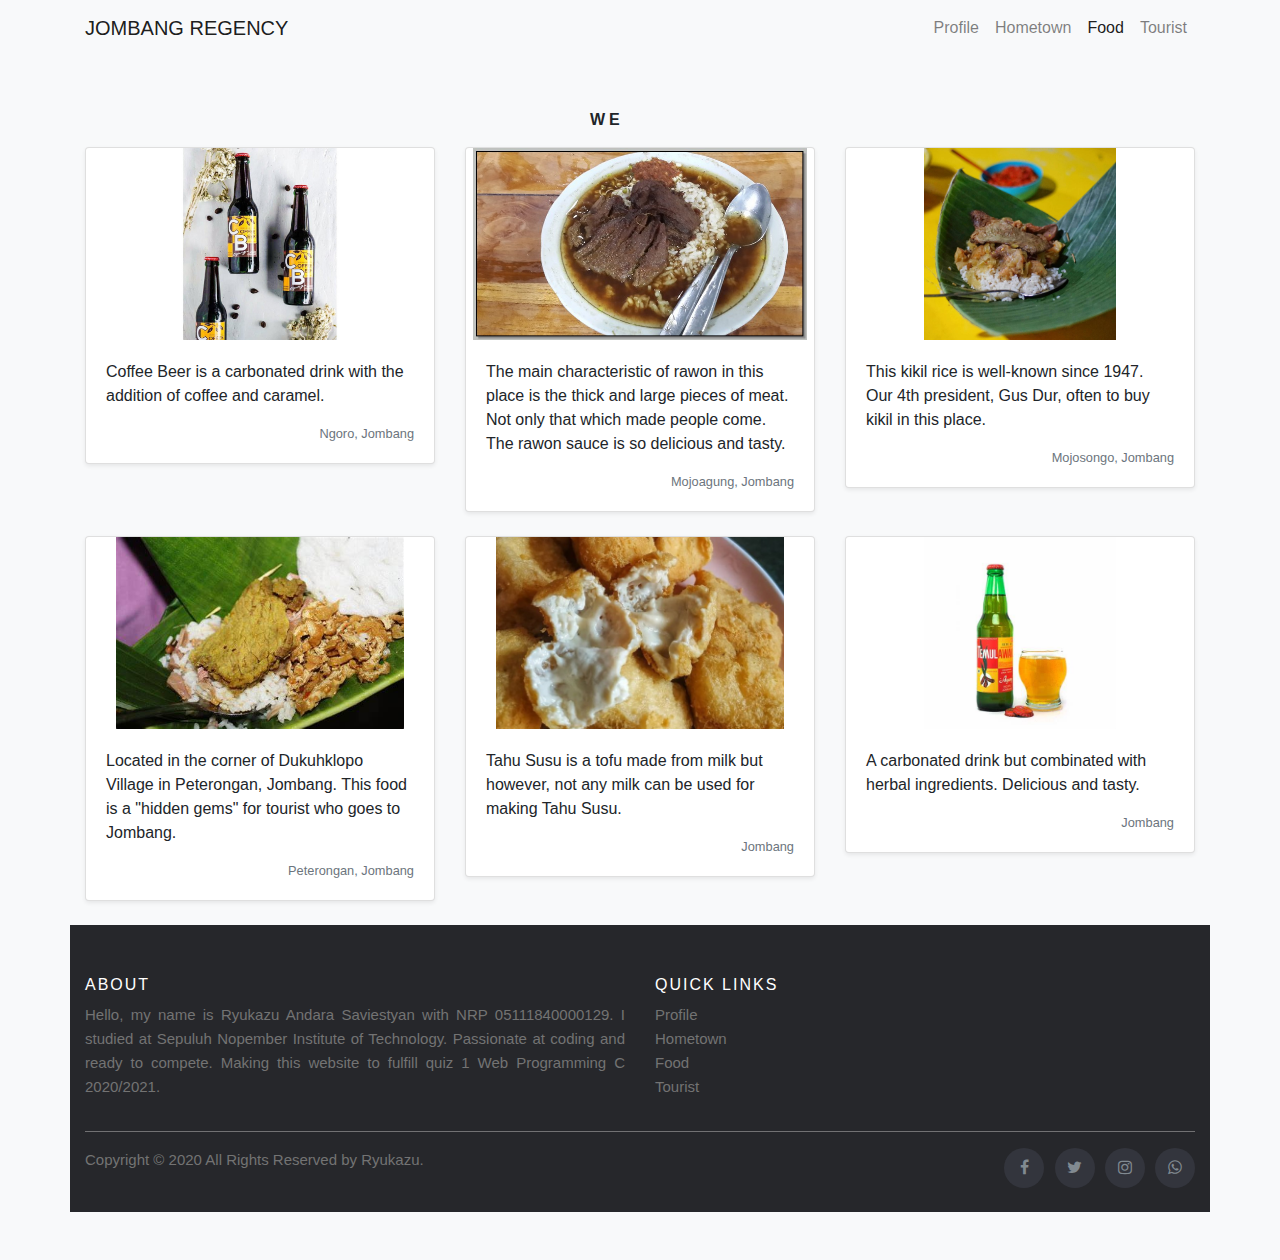
==== quiz1/food.html @ 70327d3d "commit" ====
<!DOCTYPE html>
<html lang="en">

<head>
    <meta charset="UTF-8">
    <meta name="viewport" content="width=device-width, initial-scale=1.0">
    <title>Are u hungry?</title>
    <link rel="stylesheet" href="https://stackpath.bootstrapcdn.com/bootstrap/4.5.2/css/bootstrap.min.css" integrity="sha384-JcKb8q3iqJ61gNV9KGb8thSsNjpSL0n8PARn9HuZOnIxN0hoP+VmmDGMN5t9UJ0Z" crossorigin="anonymous">
    <link rel="stylesheet" href="style.css">
    <link rel="stylesheet" href="https://cdnjs.cloudflare.com/ajax/libs/font-awesome/4.7.0/css/font-awesome.min.css">
    <link rel="stylesheet" href="stylejs.css">
</head>

<body id="page-top">

    <nav class="navbar navbar-expand-lg navbar-light bg-light fixed-top" id="mainNav">
        <div class="container">
            <a class="navbar-brand" href="index.html">JOMBANG REGENCY</a>
            <button class="navbar-toggler navbar-toggler-right" type="button" data-toggle="collapse" data-target="#navbarNav" aria-controls="navbarNav" aria-expanded="false" aria-label="Toggle navigation">
          <span class="navbar-toggler-icon"></span>
        </button>
            <div class="collapse navbar-collapse" id="navbarNav">
                <ul class="navbar-nav ml-auto">
                    <li class="nav-item">
                        <a class="nav-link js-scroll-trigger" href="profile.html">Profile</a>
                    </li>
                    <li class="nav-item">
                        <a class="nav-link js-scroll-trigger" href="hometown.html">Hometown</a>
                    </li>
                    <li class="nav-item active">
                        <a class="nav-link js-scroll-trigger" href="food.html">Food<span class="sr-only">(current)</span></a>
                    </li>
                    <li class="nav-item">
                        <a class="nav-link js-scroll-trigger" href="tourist.html">Tourist</a>
                    </li>
                </ul>
            </div>
        </div>
    </nav>

    <div class="album py-5 bg-light">
        <div class="container">
            <div class="row">
                <containers>
                    <div id="app"></div>
                </containers>
            </div>
            <div class="row" style="margin-top: 15px;">
                <div class="col-md-4">
                    <div class="card mb-4 shadow-sm">
                        <img class="bd-placeholder-img card-img-top" width="100%" height="100%" src="img/coffeebeer.jpg">
                        <div class="card-body">
                            <p class="card-text">Coffee Beer is a carbonated drink with the addition of coffee and caramel.</p>
                            <div class="d-flex justify-content-between align-items-center">
                                <div class="btn-group">
                                </div>
                                <small class="text-muted">Ngoro, Jombang</small>
                            </div>
                        </div>
                    </div>
                </div>
                <div class="col-md-4">
                    <div class="card mb-4 shadow-sm">
                        <img class="bd-placeholder-img card-img-top" width="100%" height="100%" src="img/rawon.jpg">
                        <div class="card-body">
                            <p class="card-text">The main characteristic of rawon in this place is the thick and large pieces of meat. Not only that which made people come. The rawon sauce is so delicious and tasty.</p>
                            <div class="d-flex justify-content-between align-items-center">
                                <div class="btn-group">
                                </div>
                                <small class="text-muted">Mojoagung, Jombang</small>
                            </div>
                        </div>
                    </div>
                </div>
                <div class="col-md-4">
                    <div class="card mb-4 shadow-sm">
                        <img class="bd-placeholder-img card-img-top" width="100%" height="100%" src="img/kikil.jpg">
                        <div class="card-body">
                            <p class="card-text">This kikil rice is well-known since 1947. Our 4th president, Gus Dur, often to buy kikil in this place.</p>
                            <div class="d-flex justify-content-between align-items-center">
                                <div class="btn-group">
                                </div>
                                <small class="text-muted">Mojosongo, Jombang</small>
                            </div>
                        </div>
                    </div>
                </div>

                <div class="col-md-4">
                    <div class="card mb-4 shadow-sm">
                        <img class="bd-placeholder-img card-img-top" width="100%" height="100%" src="img/lodeh.jpg">
                        <div class="card-body">
                            <p class="card-text">Located in the corner of Dukuhklopo Village in Peterongan, Jombang. This food is a "hidden gems" for tourist who goes to Jombang.</p>
                            <div class="d-flex justify-content-between align-items-center">
                                <div class="btn-group">
                                </div>
                                <small class="text-muted">Peterongan, Jombang</small>
                            </div>
                        </div>
                    </div>
                </div>
                <div class="col-md-4">
                    <div class="card mb-4 shadow-sm">
                        <img class="bd-placeholder-img card-img-top" width="100%" height="100%" src="img/tahu.jpg">
                        <div class="card-body">
                            <p class="card-text">Tahu Susu is a tofu made from milk but however, not any milk can be used for making Tahu Susu.</p>
                            <div class="d-flex justify-content-between align-items-center">
                                <div class="btn-group">
                                </div>
                                <small class="text-muted">Jombang</small>
                            </div>
                        </div>
                    </div>
                </div>
                <div class="col-md-4">
                    <div class="card mb-4 shadow-sm">
                        <img class="bd-placeholder-img card-img-top" width="100%" height="100%" src="img/temulawak.jpg">
                        <div class="card-body">
                            <p class="card-text">A carbonated drink but combinated with herbal ingredients. Delicious and tasty.</p>
                            <div class="d-flex justify-content-between align-items-center">
                                <div class="btn-group">
                                </div>
                                <small class="text-muted">Jombang</small>
                            </div>
                        </div>
                    </div>
                </div>

                <footer class="site-footer">
                    <div class="container">
                        <div class="row">
                            <div class="col-sm-12 col-md-6">
                                <h6>About</h6>
                                <p class="text-justify">Hello, my name is Ryukazu Andara Saviestyan with NRP 05111840000129. I studied at Sepuluh Nopember Institute of Technology. Passionate at coding and ready to compete. Making this website to fulfill quiz 1 Web Programming
                                    C 2020/2021.
                                </p>
                            </div>

                            <div class="col-xs-6 col-md-3">
                                <h6>Quick Links</h6>
                                <ul class="footer-links">
                                    <li><a href="profile.html">Profile</a></li>
                                    <li><a href="hometown.html">Hometown</a></li>
                                    <li><a href="food.html">Food</a></li>
                                    <li><a href="tourist.html">Tourist</a></li>
                                </ul>
                            </div>
                        </div>
                        <hr>
                    </div>
                    <div class="container">
                        <div class="row">
                            <div class="col-md-8 col-sm-6 col-xs-12">
                                <p class="copyright-text">Copyright &copy; 2020 All Rights Reserved by Ryukazu.</p>
                            </div>

                            <div class="col-md-4 col-sm-6 col-xs-12">
                                <ul class="social-icons">
                                    <li><a class="facebook" href="https://facebook.com/ryu.andara.s"><i class="fa fa-facebook"></i></a></li>
                                    <li><a class="twitter" href="https://twitter.com/ryukazu_s"><i class="fa fa-twitter"></i></a></li>
                                    <li><a class="instagram" href="https://www.instagram.com/ryukazu_s/"><i class="fa fa-instagram"></i></a></li>
                                    <li><a class="whatsapp" href="http://wa.me/6281252132113"><i class="fa fa-whatsapp"></i></a></li>
                                </ul>
                            </div>
                        </div>
                    </div>
                </footer>

            </div>
        </div>
    </div>

    <script src="mainfood.js"></script>
    <script src="https://code.jquery.com/jquery-3.5.1.slim.min.js" integrity="sha384-DfXdz2htPH0lsSSs5nCTpuj/zy4C+OGpamoFVy38MVBnE+IbbVYUew+OrCXaRkfj" crossorigin="anonymous"></script>
    <script src="https://cdn.jsdelivr.net/npm/popper.js@1.16.1/dist/umd/popper.min.js" integrity="sha384-9/reFTGAW83EW2RDu2S0VKaIzap3H66lZH81PoYlFhbGU+6BZp6G7niu735Sk7lN" crossorigin="anonymous"></script>
    <script src="https://stackpath.bootstrapcdn.com/bootstrap/4.5.2/js/bootstrap.min.js" integrity="sha384-B4gt1jrGC7Jh4AgTPSdUtOBvfO8shuf57BaghqFfPlYxofvL8/KUEfYiJOMMV+rV" crossorigin="anonymous"></script>
</body>

</html>
---- quiz1/style.css ----
body {
    background: url('http://subtlepatterns2015.subtlepatterns.netdna-cdn.com/patterns/crossword.png');
}

.card-img-top {
    width: 100%;
    height: 15vw;
    object-fit: contain;
}


/* jumbotron */

.jumbotron {
    background-image: url(img/alunalun.jpg);
    background-repeat: no-repeat;
    background-size: cover;
    height: 750px;
    text-align: center;
    margin-top: -120px;
}

.jumbotron .display-4 {
    color: white;
    margin-top: 200px;
}

.jumbotron p {
    color: white;
    margin-top: 245px;
    font-size: 23px;
}


/* carousel */

.carousel-item {
    height: 650px;
}

.carousel-item img {
    height: 100%;
    width: 100%;
    margin-top: -120px;
    left: -9999px;
    /*important */
    right: -9999px;
    /*important */
    margin: 0 auto;
    /*important */
    max-width: none;
    /*important */
    min-width: 100%;
    position: absolute;
}

.site-footer {
    background-color: #26272b;
    padding: 45px 0 20px;
    font-size: 15px;
    line-height: 24px;
    color: #737373;
}

.site-footer hr {
    border-top-color: #bbb;
    opacity: 0.5
}

.site-footer hr.small {
    margin: 20px 0
}

.site-footer h6 {
    color: #fff;
    font-size: 16px;
    text-transform: uppercase;
    margin-top: 5px;
    letter-spacing: 2px
}

.site-footer a {
    color: #737373;
}

.site-footer a:hover {
    color: #3366cc;
    text-decoration: none;
}

.footer-links {
    padding-left: 0;
    list-style: none
}

.footer-links li {
    display: block
}

.footer-links a {
    color: #737373
}

.footer-links a:active,
.footer-links a:focus,
.footer-links a:hover {
    color: #3366cc;
    text-decoration: none;
}

.footer-links.inline li {
    display: inline-block
}

.site-footer .social-icons {
    text-align: right
}

.site-footer .social-icons a {
    width: 40px;
    height: 40px;
    line-height: 40px;
    margin-left: 6px;
    margin-right: 0;
    border-radius: 100%;
    background-color: #33353d
}

.copyright-text {
    margin: 0
}

@media (max-width:991px) {
    .site-footer [class^=col-] {
        margin-bottom: 30px
    }
}

@media (max-width:767px) {
    .site-footer {
        padding-bottom: 0
    }
    .site-footer .copyright-text,
    .site-footer .social-icons {
        text-align: center
    }
}

.social-icons {
    padding-left: 0;
    margin-bottom: 0;
    list-style: none
}

.social-icons li {
    display: inline-block;
    margin-bottom: 4px
}

.social-icons li.title {
    margin-right: 15px;
    text-transform: uppercase;
    color: #96a2b2;
    font-weight: 700;
    font-size: 13px
}

.social-icons a {
    background-color: #eceeef;
    color: #818a91;
    font-size: 16px;
    display: inline-block;
    line-height: 44px;
    width: 44px;
    height: 44px;
    text-align: center;
    margin-right: 8px;
    border-radius: 100%;
    -webkit-transition: all .2s linear;
    -o-transition: all .2s linear;
    transition: all .2s linear
}

.social-icons a:active,
.social-icons a:focus,
.social-icons a:hover {
    color: #fff;
    background-color: #29aafe
}

.social-icons.size-sm a {
    line-height: 34px;
    height: 34px;
    width: 34px;
    font-size: 14px
}

.social-icons a.facebook:hover {
    background-color: #3b5998
}

.social-icons a.twitter:hover {
    background-color: #00aced
}

.social-icons a.linkedin:hover {
    background-color: #007bb6
}

.social-icons a.dribbble:hover {
    background-color: #ea4c89
}

@media (max-width:767px) {
    .social-icons li.title {
        display: block;
        margin-right: 0;
        font-weight: 600
    }
}
---- quiz1/stylejs.css ----
#app {
    letter-spacing: 0.25em;
    text-transform: uppercase;
    margin-left: 470px;
    text-align: center;
    font-weight: bold;
}

containers {
    display: -webkit-box;
    display: flex;
    -webkit-box-align: center;
    align-items: center;
    -webkit-box-pack: center;
    justify-content: center;
    /* height: 100vh; */
    margin-top: 60px;
    text-align: center;
    margin-left: 50px;
}
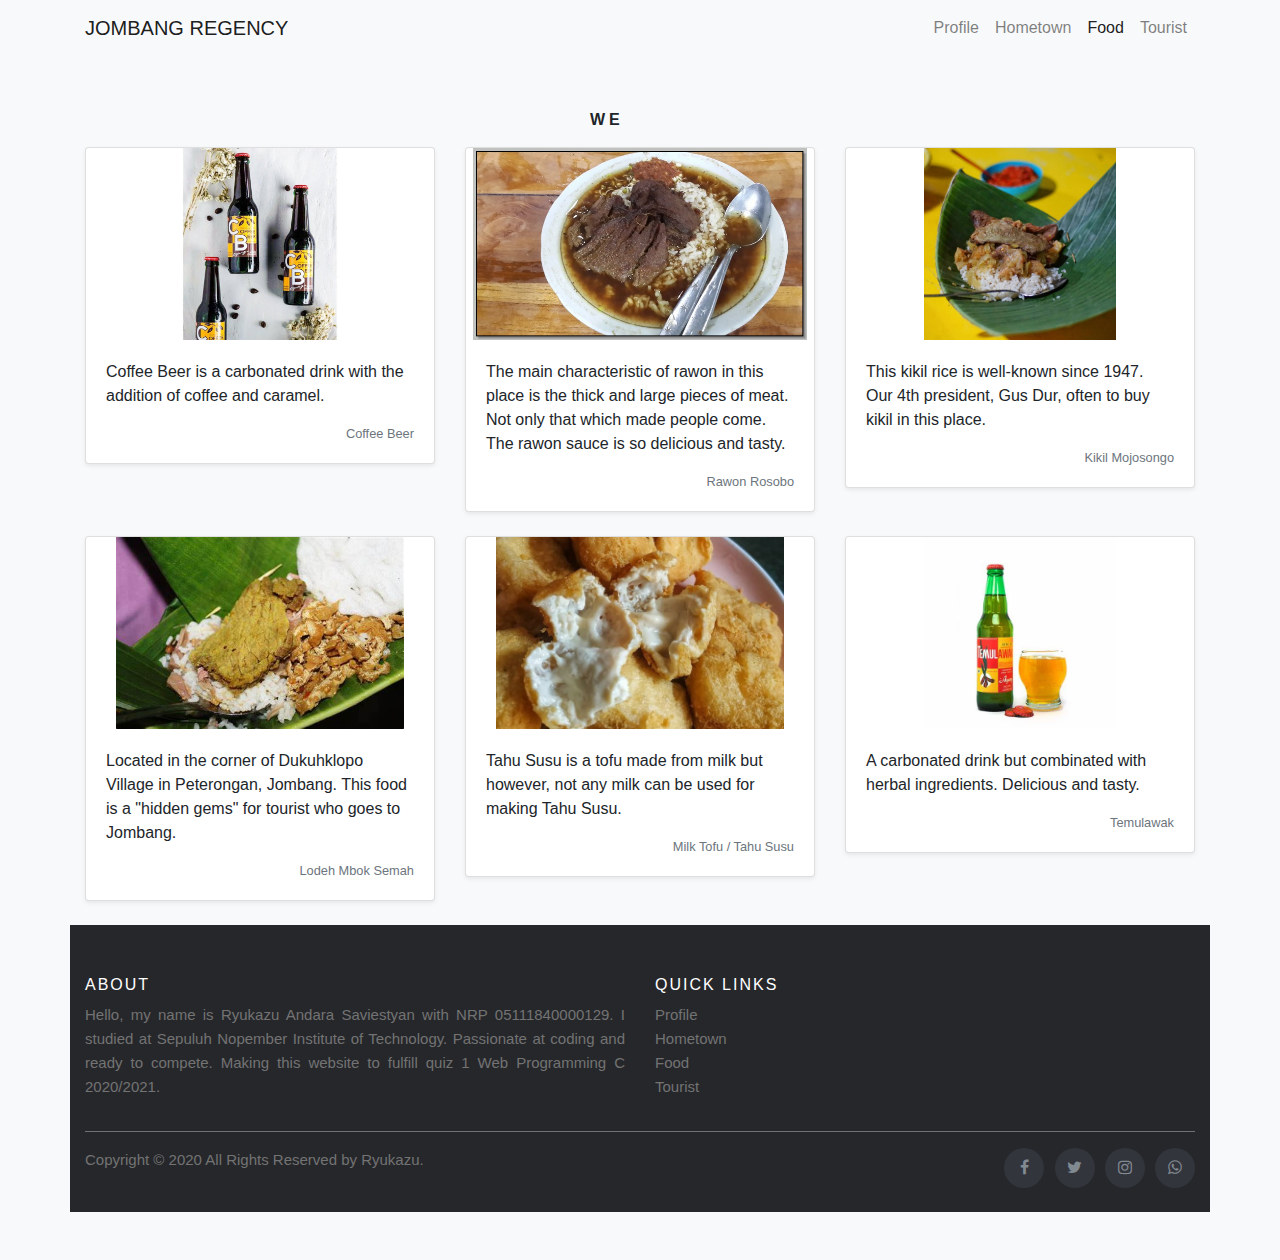
==== commit f6bf51ea: "update food" ====
--- a/quiz1/food.html
+++ b/quiz1/food.html
@@ -54,7 +54,7 @@
                             <div class="d-flex justify-content-between align-items-center">
                                 <div class="btn-group">
                                 </div>
-                                <small class="text-muted">Ngoro, Jombang</small>
+                                <small class="text-muted">Coffee Beer</small>
                             </div>
                         </div>
                     </div>
@@ -67,7 +67,7 @@
                             <div class="d-flex justify-content-between align-items-center">
                                 <div class="btn-group">
                                 </div>
-                                <small class="text-muted">Mojoagung, Jombang</small>
+                                <small class="text-muted">Rawon Rosobo</small>
                             </div>
                         </div>
                     </div>
@@ -80,7 +80,7 @@
                             <div class="d-flex justify-content-between align-items-center">
                                 <div class="btn-group">
                                 </div>
-                                <small class="text-muted">Mojosongo, Jombang</small>
+                                <small class="text-muted">Kikil Mojosongo</small>
                             </div>
                         </div>
                     </div>
@@ -94,7 +94,7 @@
                             <div class="d-flex justify-content-between align-items-center">
                                 <div class="btn-group">
                                 </div>
-                                <small class="text-muted">Peterongan, Jombang</small>
+                                <small class="text-muted">Lodeh Mbok Semah</small>
                             </div>
                         </div>
                     </div>
@@ -107,7 +107,7 @@
                             <div class="d-flex justify-content-between align-items-center">
                                 <div class="btn-group">
                                 </div>
-                                <small class="text-muted">Jombang</small>
+                                <small class="text-muted">Milk Tofu / Tahu Susu</small>
                             </div>
                         </div>
                     </div>
@@ -120,7 +120,7 @@
                             <div class="d-flex justify-content-between align-items-center">
                                 <div class="btn-group">
                                 </div>
-                                <small class="text-muted">Jombang</small>
+                                <small class="text-muted">Temulawak</small>
                             </div>
                         </div>
                     </div>
